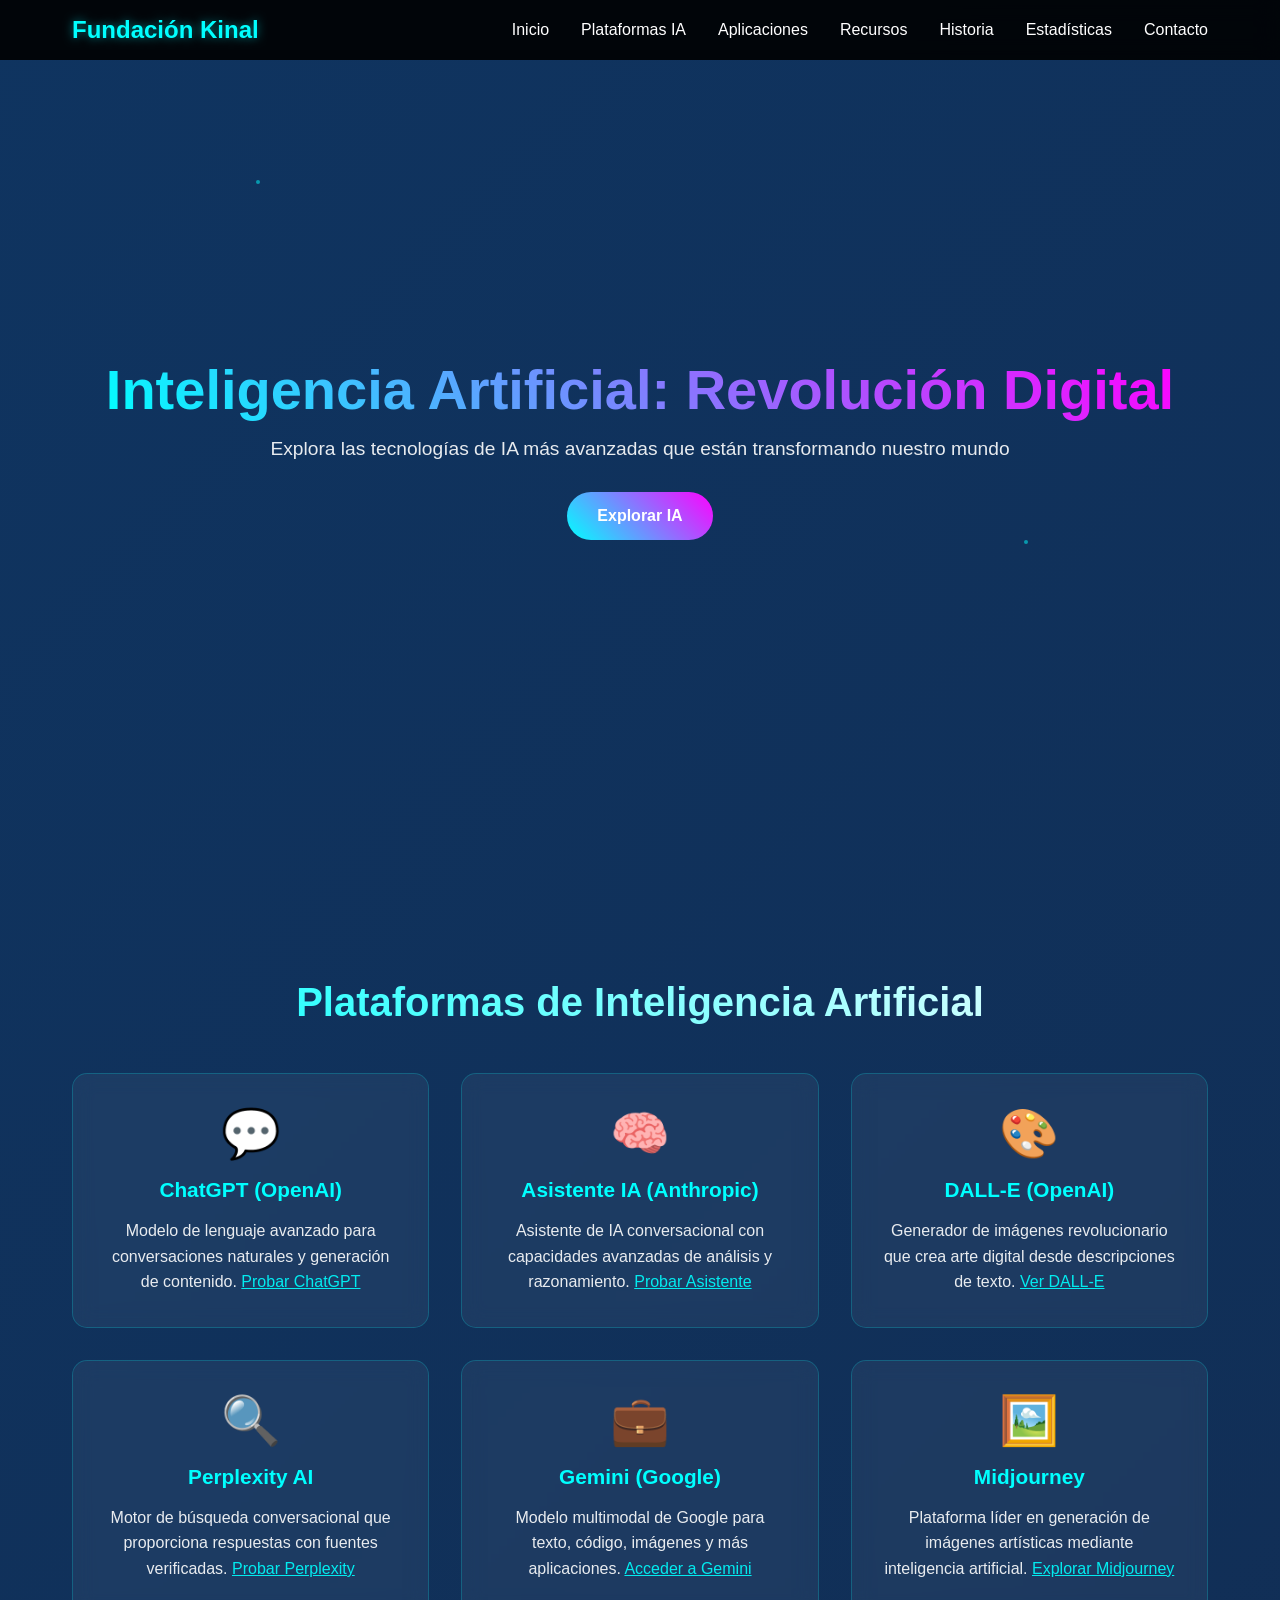
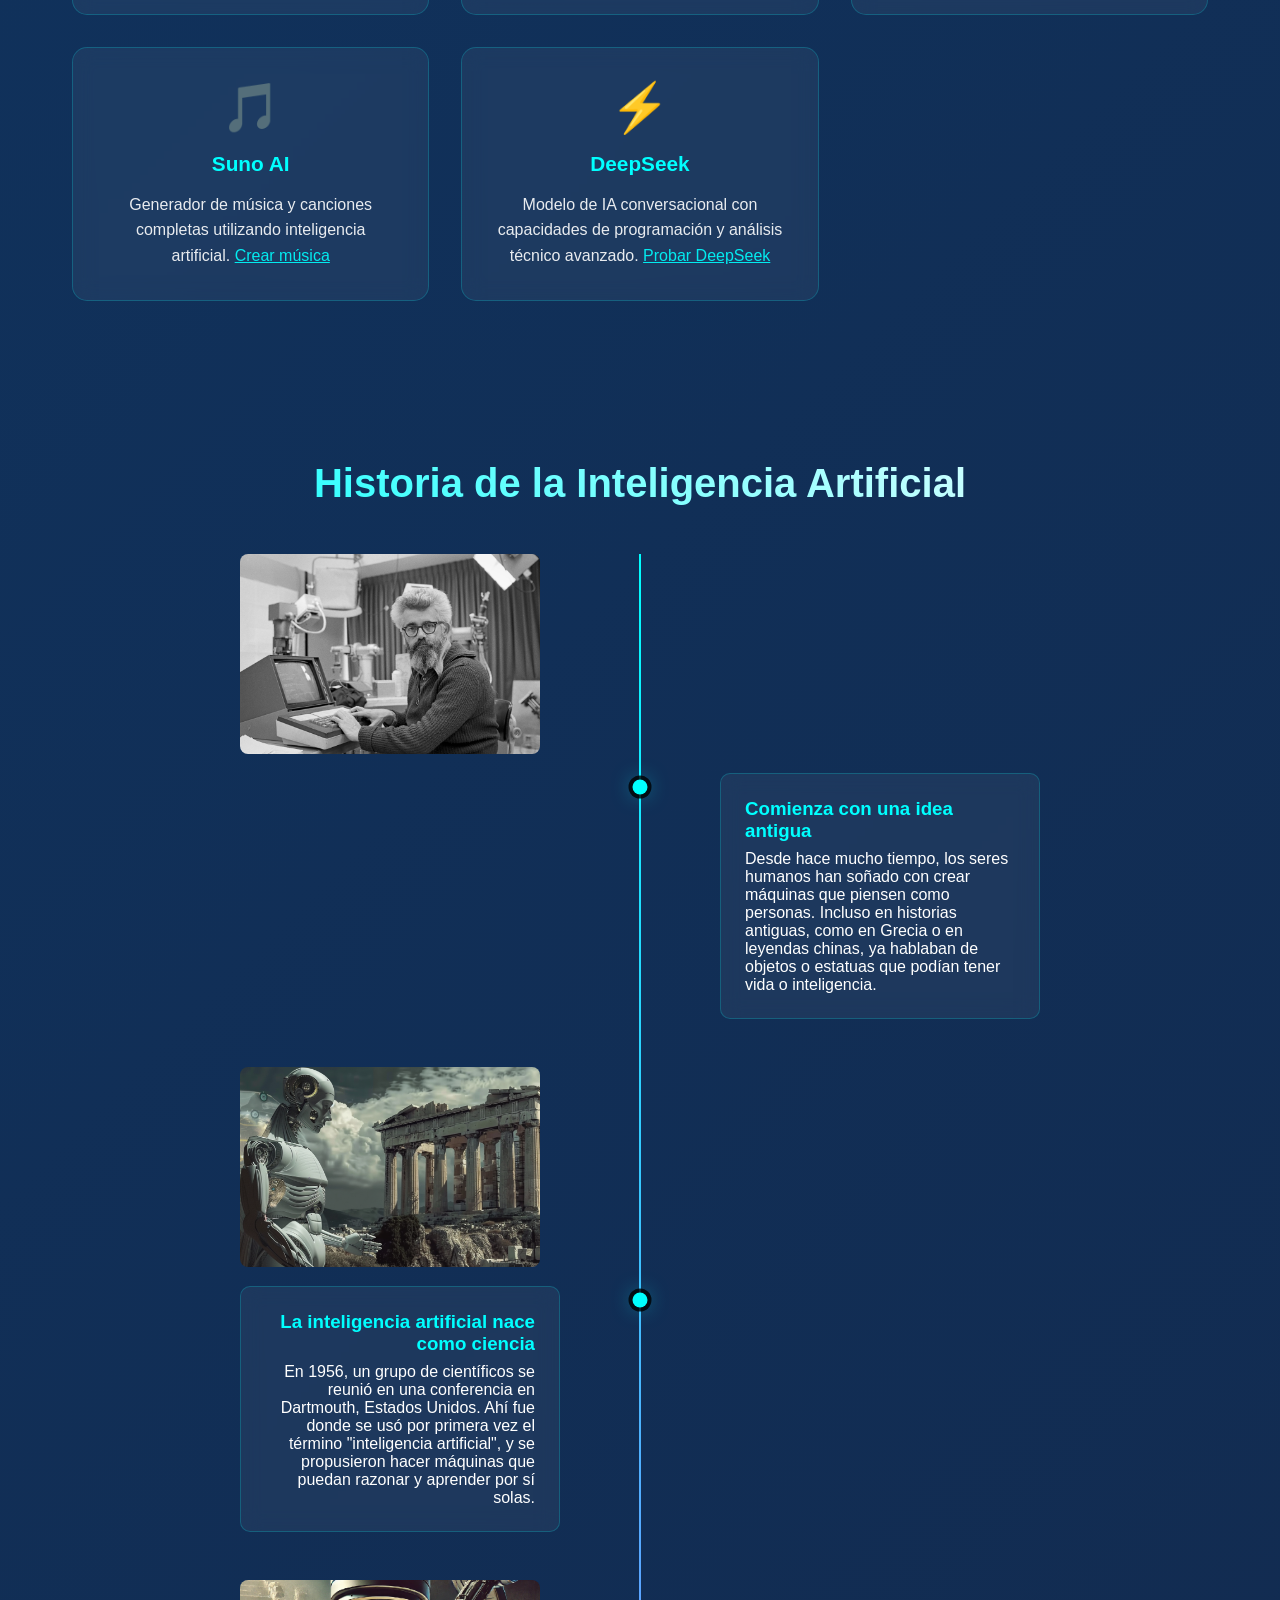
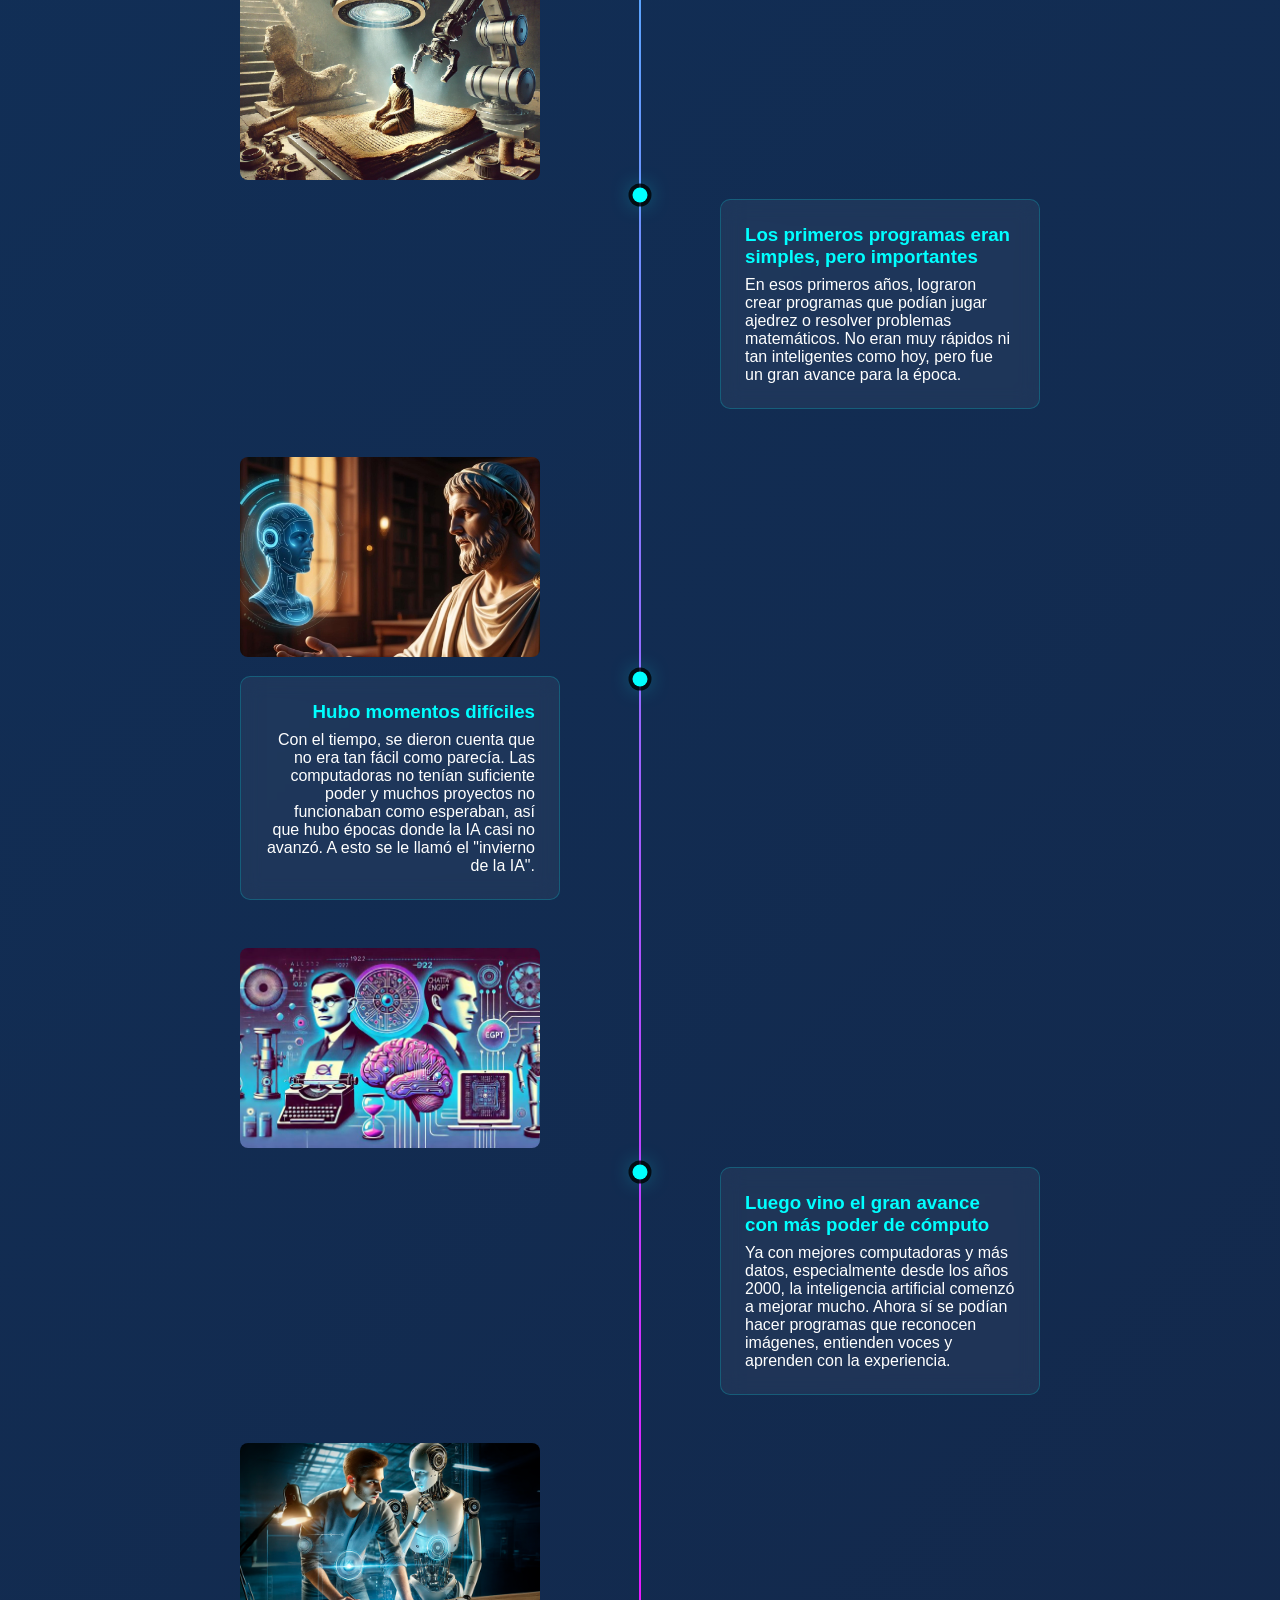
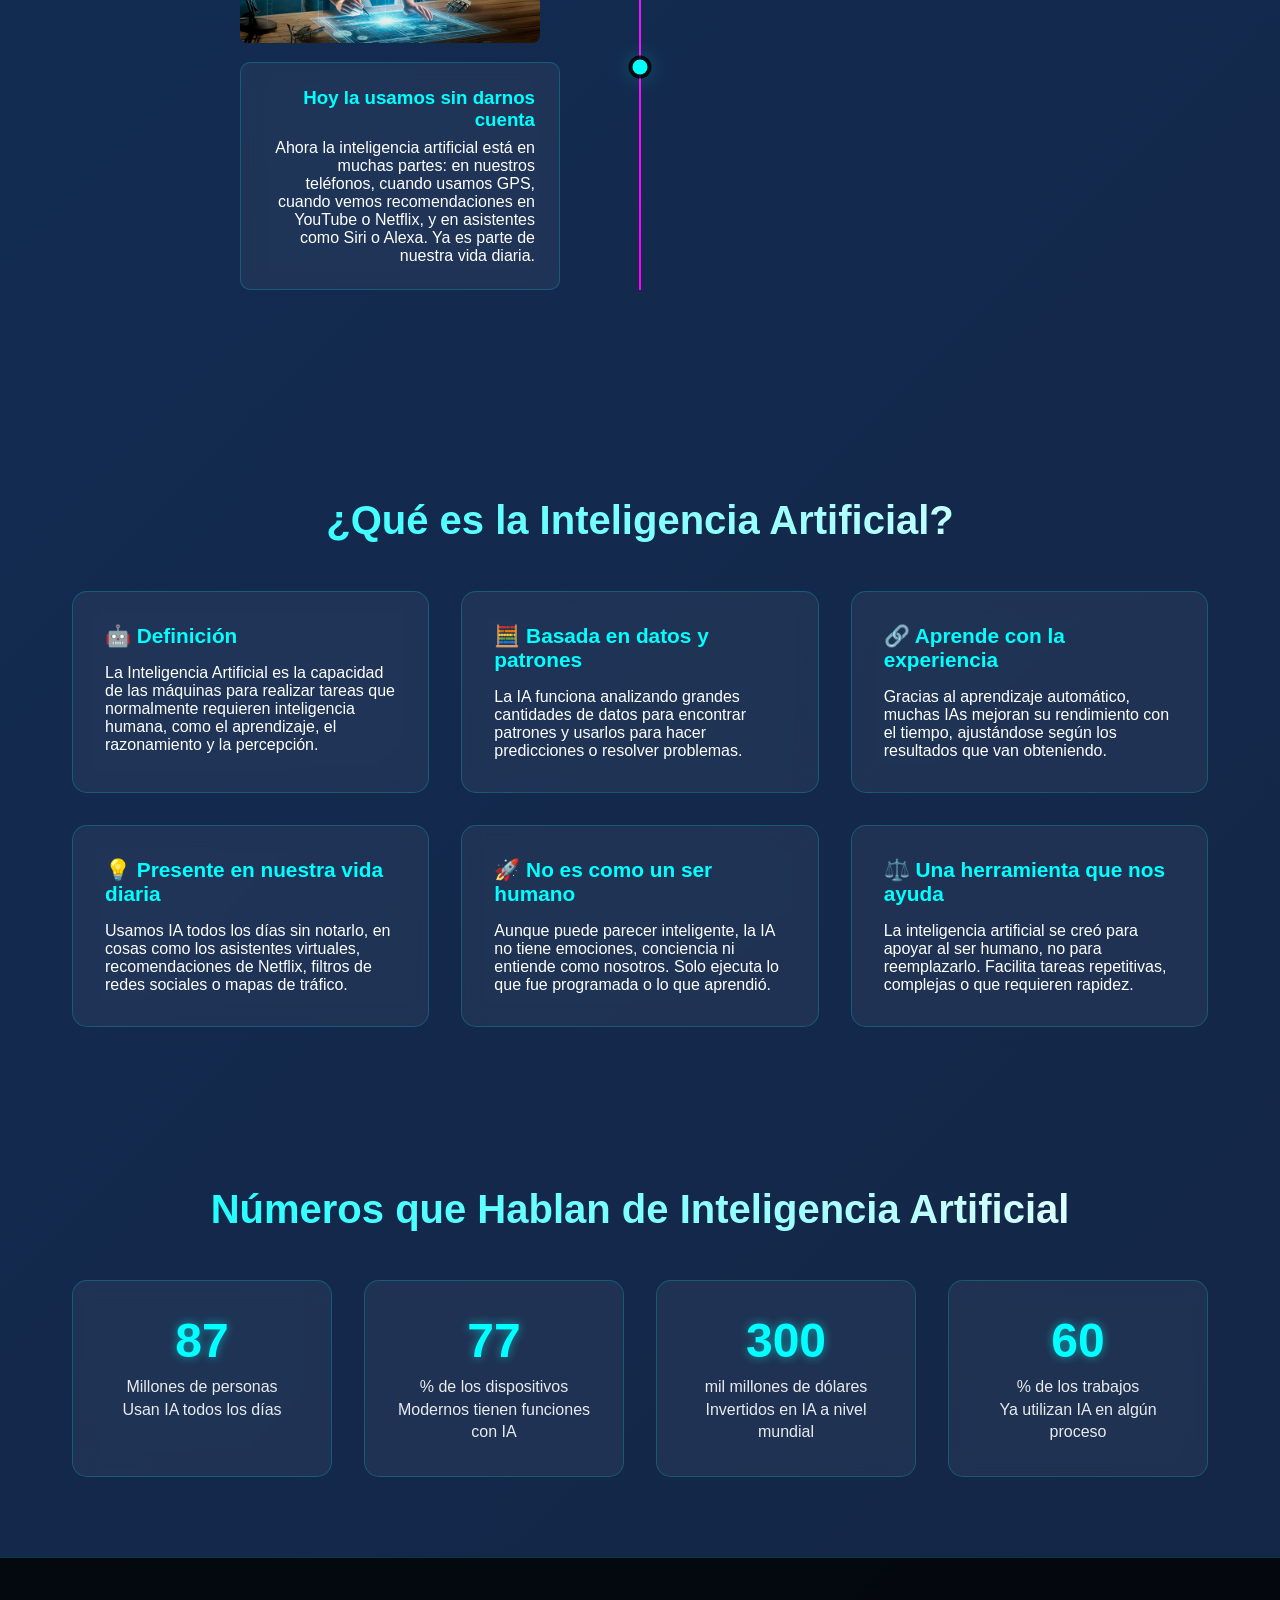
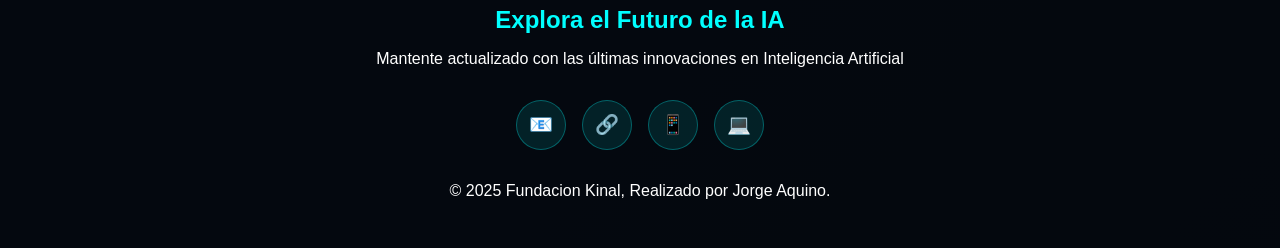
==== Pagina/PaginaWeb/Index/index.html @ 9397e5df "HTML: Aquino" ====
<!DOCTYPE html>
<html lang="es">
<head>
    <meta charset="UTF-8">
    <meta name="viewport" content="width=device-width, initial-scale=1.0">
    <title>Aplicaciones de IA - Fundación Kinal</title>
    <link rel="stylesheet" href="../Styles/style.css">
</head>

<body>
    <div class="particulas"></div>

    <nav id="barra-navegacion">
        <div class="contenedor-nav">
            <div class="logotipo">Fundación Kinal</div>
            <ul class="enlaces-nav">
                <li><a href="#inicio" class="activo">Inicio</a></li>
                <li><a href="#plataformas">Plataformas IA</a></li>
                <li><a href="aplicaciones de ia.html">Aplicaciones</a></li>
                <li><a href="recursos de ia.html">Recursos</a></li>
                <li><a href="#historia">Historia</a></li>
                <li><a href="#numeros">Estadísticas</a></li>
                <li><a href="#contacto">Contacto</a></li>
            </ul>
        </div>
    </nav>

    <section class="seccion-principal" id="inicio">
        <div class="contenido-principal">
            <h1>Inteligencia Artificial: Revolución Digital</h1>
            <p>Explora las tecnologías de IA más avanzadas que están transformando nuestro mundo</p>
            <a href="#plataformas" class="boton-principal">Explorar IA</a>
        </div>
    </section>

    <section class="tipos-ia" id="plataformas">
        <div class="contenedor">
            <h2 class="titulo-seccion">Plataformas de Inteligencia Artificial</h2>
            <div class="cuadricula-ia">
                <div class="tarjeta-ia">
                    <div class="icono-ia">💬</div>
                    <h3>ChatGPT (OpenAI)</h3>
                    <p>Modelo de lenguaje avanzado para conversaciones naturales y generación de contenido. <a href="https://chat.openai.com" target="_blank" style="color: #00ffff;">Probar ChatGPT</a></p>
                </div>
                <div class="tarjeta-ia">
                    <div class="icono-ia">🧠</div>
                    <h3>Asistente IA (Anthropic)</h3>
                    <p>Asistente de IA conversacional con capacidades avanzadas de análisis y razonamiento. <a href="https://claude.ai" target="_blank" style="color: #00ffff;">Probar Asistente</a></p>
                </div>
                <div class="tarjeta-ia">
                    <div class="icono-ia">🎨</div>
                    <h3>DALL-E (OpenAI)</h3>
                    <p>Generador de imágenes revolucionario que crea arte digital desde descripciones de texto. <a href="https://openai.com/dall-e-2" target="_blank" style="color: #00ffff;">Ver DALL-E</a></p>
                </div>
                <div class="tarjeta-ia">
                    <div class="icono-ia">🔍</div>
                    <h3>Perplexity AI</h3>
                    <p>Motor de búsqueda conversacional que proporciona respuestas con fuentes verificadas. <a href="https://www.perplexity.ai" target="_blank" style="color: #00ffff;">Probar Perplexity</a></p>
                </div>
                <div class="tarjeta-ia">
                    <div class="icono-ia">💼</div>
                    <h3>Gemini (Google)</h3>
                    <p>Modelo multimodal de Google para texto, código, imágenes y más aplicaciones. <a href="https://gemini.google.com" target="_blank" style="color: #00ffff;">Acceder a Gemini</a></p>
                </div>
                <div class="tarjeta-ia">
                    <div class="icono-ia">🖼️</div>
                    <h3>Midjourney</h3>
                    <p>Plataforma líder en generación de imágenes artísticas mediante inteligencia artificial. <a href="https://www.midjourney.com" target="_blank" style="color: #00ffff;">Explorar Midjourney</a></p>
                </div>
                <div class="tarjeta-ia">
                    <div class="icono-ia">🎵</div>
                    <h3>Suno AI</h3>
                    <p>Generador de música y canciones completas utilizando inteligencia artificial. <a href="https://www.suno.ai" target="_blank" style="color: #00ffff;">Crear música</a></p>
                </div>
                <div class="tarjeta-ia">
                    <div class="icono-ia">⚡</div>
                    <h3>DeepSeek</h3>
                    <p>Modelo de IA conversacional con capacidades de programación y análisis técnico avanzado. <a href="https://www.deepseek.com" target="_blank" style="color: #00ffff;">Probar DeepSeek</a></p>
                </div>
            </div>
        </div>
    </section>

    <section class="linea-tiempo" id="historia">
    <div class="contenedor">
        <h2 class="titulo-seccion">Historia de la Inteligencia Artificial</h2>
        <div class="contenedor-linea-tiempo">
            <div class="linea-tiempo-vertical"></div>
            
            <div class="elemento-linea-tiempo">
                <img src="../images/InteligenciaAntigua.jpg" alt="Idea antigua IA" class="imagen-linea-tiempo">
                <div class="contenido-linea-tiempo">
                    <h3>Comienza con una idea antigua</h3>
                    <p>Desde hace mucho tiempo, los seres humanos han soñado con crear máquinas que piensen como personas. Incluso en historias antiguas, como en Grecia o en leyendas chinas, ya hablaban de objetos o estatuas que podían tener vida o inteligencia.</p>
                </div>
                <div class="punto-linea-tiempo"></div>
            </div>
            
            <div class="elemento-linea-tiempo">
                <img src="../images/SecretosIA.jpg" alt="Conferencia Dartmouth 1956" class="imagen-linea-tiempo">
                <div class="contenido-linea-tiempo">
                    <h3>La inteligencia artificial nace como ciencia</h3>
                    <p>En 1956, un grupo de científicos se reunió en una conferencia en Dartmouth, Estados Unidos. Ahí fue donde se usó por primera vez el término "inteligencia artificial", y se propusieron hacer máquinas que puedan razonar y aprender por sí solas.</p>
                </div>
                <div class="punto-linea-tiempo"></div>
            </div>
            
            <div class="elemento-linea-tiempo">
                <img src="../images/CreacionIA.jpg" alt="Primeros programas IA" class="imagen-linea-tiempo">
                <div class="contenido-linea-tiempo">
                    <h3>Los primeros programas eran simples, pero importantes</h3>
                    <p>En esos primeros años, lograron crear programas que podían jugar ajedrez o resolver problemas matemáticos. No eran muy rápidos ni tan inteligentes como hoy, pero fue un gran avance para la época.</p>
                </div>
                <div class="punto-linea-tiempo"></div>
            </div>
            
            <div class="elemento-linea-tiempo">
                <img src="../images/AntiguedadIA.jpg" alt="Invierno de la IA" class="imagen-linea-tiempo">
                <div class="contenido-linea-tiempo">
                    <h3>Hubo momentos difíciles</h3>
                    <p>Con el tiempo, se dieron cuenta que no era tan fácil como parecía. Las computadoras no tenían suficiente poder y muchos proyectos no funcionaban como esperaban, así que hubo épocas donde la IA casi no avanzó. A esto se le llamó el "invierno de la IA".</p>
                </div>
                <div class="punto-linea-tiempo"></div>
            </div>
            
            <div class="elemento-linea-tiempo">
                <img src="../images/ModernidadIA.jpg" alt="Avance computacional" class="imagen-linea-tiempo">
                <div class="contenido-linea-tiempo">
                    <h3>Luego vino el gran avance con más poder de cómputo</h3>
                    <p>Ya con mejores computadoras y más datos, especialmente desde los años 2000, la inteligencia artificial comenzó a mejorar mucho. Ahora sí se podían hacer programas que reconocen imágenes, entienden voces y aprenden con la experiencia.</p>
                </div>
                <div class="punto-linea-tiempo"></div>
            </div>
            
            <div class="elemento-linea-tiempo">
                <img src="../images/Actualidad.jpg" alt="IA en vida cotidiana" class="imagen-linea-tiempo">
                <div class="contenido-linea-tiempo">
                    <h3>Hoy la usamos sin darnos cuenta</h3>
                    <p>Ahora la inteligencia artificial está en muchas partes: en nuestros teléfonos, cuando usamos GPS, cuando vemos recomendaciones en YouTube o Netflix, y en asistentes como Siri o Alexa. Ya es parte de nuestra vida diaria.</p>
                </div>
                <div class="punto-linea-tiempo"></div>
              </div>
         </div>
        </div>
    </section>


    <section class="informacion-ia" id="informacion">
        <div class="contenedor">
            <h2 class="titulo-seccion">¿Qué es la Inteligencia Artificial?</h2>
            <div class="cuadricula-informacion">
                <div class="tarjeta-informacion">
                    <h3>🤖 Definición</h3>
                    <p>La Inteligencia Artificial es la capacidad de las máquinas para realizar tareas que normalmente requieren inteligencia humana, como el aprendizaje, el razonamiento y la percepción.</p>
                </div>
                <div class="tarjeta-informacion">
                    <h3>🧮 Basada en datos y patrones</h3>
                    <p>La IA funciona analizando grandes cantidades de datos para encontrar patrones y usarlos para hacer predicciones o resolver problemas.</p>
                </div>
                <div class="tarjeta-informacion">
                    <h3>🔗 Aprende con la experiencia</h3>
                    <p>Gracias al aprendizaje automático, muchas IAs mejoran su rendimiento con el tiempo, ajustándose según los resultados que van obteniendo.</p>
                </div>
                <div class="tarjeta-informacion">
                    <h3>💡 Presente en nuestra vida diaria</h3>
                    <p>Usamos IA todos los días sin notarlo, en cosas como los asistentes virtuales, recomendaciones de Netflix, filtros de redes sociales o mapas de tráfico.</p>
                </div>
                <div class="tarjeta-informacion">
                    <h3>🚀 No es como un ser humano</h3>
                    <p>Aunque puede parecer inteligente, la IA no tiene emociones, conciencia ni entiende como nosotros. Solo ejecuta lo que fue programada o lo que aprendió.</p>
                </div>
                <div class="tarjeta-informacion">
                    <h3>⚖️ Una herramienta que nos ayuda</h3>
                    <p>La inteligencia artificial se creó para apoyar al ser humano, no para reemplazarlo. Facilita tareas repetitivas, complejas o que requieren rapidez.</p>
                </div>
            </div>
        </div>
    </section>

    <section class="estadisticas" id="numeros">
        <div class="contenedor">
            <h2 class="titulo-seccion">Números que Hablan de Inteligencia Artificial</h2>
            <div class="cuadricula-estadisticas">
                <div class="tarjeta-estadistica">
                    <div class="numero-estadistica">87</div>
                    <div class="etiqueta-estadistica">Millones de personas<br>Usan IA todos los días</div>
                </div>
                <div class="tarjeta-estadistica">
                    <div class="numero-estadistica">77</div>
                    <div class="etiqueta-estadistica">% de los dispositivos<br>Modernos tienen funciones con IA</div>
                </div>
                <div class="tarjeta-estadistica">
                    <div class="numero-estadistica">300</div>
                    <div class="etiqueta-estadistica">mil millones de dólares<br>Invertidos en IA a nivel mundial</div>
                </div>
                <div class="tarjeta-estadistica">
                    <div class="numero-estadistica">60</div>
                    <div class="etiqueta-estadistica">% de los trabajos<br>Ya utilizan IA en algún proceso</div>
                </div>
            </div>
        </div>
    </section>

    <footer id="contacto">
        <div class="contenido-pie-pagina">
            <h3>Explora el Futuro de la IA</h3>
            <p>Mantente actualizado con las últimas innovaciones en Inteligencia Artificial</p>
            <div class="enlaces-sociales">
                <a href="#" class="enlace-social">📧</a>
                <a href="#" class="enlace-social">🔗</a>
                <a href="#" class="enlace-social">📱</a>
                <a href="#" class="enlace-social">💻</a>
            </div>
            <p>&copy; 2025 Fundacion Kinal, Realizado por Jorge Aquino.</p>
        </div>
    </footer>
</body>
</html>
---- Pagina/PaginaWeb/Styles/style.css ----
* {
    margin: 0;
    padding: 0;
    box-sizing: border-box;
}

body {
    font-family: 'Arial', sans-serif;
    background: linear-gradient(-45deg, #0a0a0a, #1a1a2e, #16213e, #0f3460);
    background-size: 400% 400%;
    animation: gradientShift 15s ease infinite;
    color: #ffffff;
    overflow-x: hidden;
}

@keyframes gradientShift {
    0% { background-position: 0% 50%; }
    50% { background-position: 100% 50%; }
    100% { background-position: 0% 50%; }
}


.particulas {
    position: fixed;
    top: 0;
    left: 0;
    width: 100%;
    height: 100%;
    pointer-events: none;
    z-index: 1;
}

.particulas::before,
.particulas::after {
    content: '';
    position: absolute;
    width: 4px;
    height: 4px;
    background: rgba(0, 255, 255, 0.5);
    border-radius: 50%;
    animation: float 6s ease-in-out infinite;
}

.particulas::before {
    top: 20%;
    left: 20%;
    animation-delay: 0s;
}

.particulas::after {
    top: 60%;
    left: 80%;
    animation-delay: 3s;
}

@keyframes float {
    0%, 100% { transform: translateY(0px) translateX(0px); opacity: 0.3; }
    25% { transform: translateY(-20px) translateX(10px); opacity: 1; }
    50% { transform: translateY(-40px) translateX(-10px); opacity: 0.7; }
    75% { transform: translateY(-20px) translateX(20px); opacity: 1; }
}

.imagen-linea-tiempo {
    width: 300px;
    height: 200px;
    object-fit: cover;
    border-radius: 8px;
    margin-bottom: 15px;
}


#barra-navegacion {
    position: fixed;
    top: 0;
    width: 100%;
    background: rgba(0, 0, 0, 0.9);
    backdrop-filter: blur(10px);
    z-index: 1000;
    transition: all 0.3s ease;
    padding: 1rem 0;
}

.contenedor-nav {
    max-width: 1200px;
    margin: 0 auto;
    display: flex;
    justify-content: space-between;
    align-items: center;
    padding: 0 2rem;
}

.logotipo {
    font-size: 1.5rem;
    font-weight: bold;
    color: #00ffff;
    text-shadow: 0 0 10px rgba(0, 255, 255, 0.5);
}

.enlaces-nav {
    display: flex;
    list-style: none;
    gap: 2rem;
}

.enlaces-nav a {
    color: #ffffff;
    text-decoration: none;
    transition: all 0.3s ease;
    position: relative;
}

.enlaces-nav a:hover {
    color: #00ffff;
    text-shadow: 0 0 5px rgba(0, 255, 255, 0.5);
}

.enlaces-nav a::after {
    content: '';
    position: absolute;
    bottom: -5px;
    left: 0;
    width: 0;
    height: 2px;
    background: #00ffff;
    transition: width 0.3s ease;
}

.enlaces-nav a:hover::after {
    width: 100%;
}


.seccion-principal {
    height: 100vh;
    display: flex;
    align-items: center;
    justify-content: center;
    text-align: center;
    position: relative;
    z-index: 2;
}

.contenido-principal {
    animation: fadeInUp 1s ease-out;
}

.seccion-principal h1 {
    font-size: 3.5rem;
    margin-bottom: 1rem;
    background: linear-gradient(45deg, #00ffff, #ff00ff);
    -webkit-background-clip: text;
    -webkit-text-fill-color: transparent;
    background-clip: text;
    animation: glow 2s ease-in-out infinite alternate;
}

@keyframes glow {
    from { text-shadow: 0 0 20px rgba(0, 255, 255, 0.5); }
    to { text-shadow: 0 0 30px rgba(255, 0, 255, 0.8); }
}

.seccion-principal p {
    font-size: 1.2rem;
    margin-bottom: 2rem;
    opacity: 0.9;
}

.boton-principal {
    display: inline-block;
    padding: 15px 30px;
    background: linear-gradient(45deg, #00ffff, #ff00ff);
    color: white;
    text-decoration: none;
    border-radius: 30px;
    font-weight: bold;
    transition: all 0.3s ease;
    position: relative;
    overflow: hidden;
}

.boton-principal::before {
    content: '';
    position: absolute;
    top: 0;
    left: -100%;
    width: 100%;
    height: 100%;
    background: linear-gradient(90deg, transparent, rgba(255, 255, 255, 0.2), transparent);
    transition: left 0.5s;
}

.boton-principal:hover::before {
    left: 100%;
}

.boton-principal:hover {
    transform: translateY(-3px);
    box-shadow: 0 10px 20px rgba(0, 255, 255, 0.3);
}


.contenedor {
    max-width: 1200px;
    margin: 0 auto;
    padding: 0 2rem;
}


section {
    padding: 5rem 0;
    position: relative;
    z-index: 2;
}

.titulo-seccion {
    text-align: center;
    font-size: 2.5rem;
    margin-bottom: 3rem;
    background: linear-gradient(45deg, #00ffff, #ffffff);
    -webkit-background-clip: text;
    -webkit-text-fill-color: transparent;
    background-clip: text;
    animation: fadeInUp 1s ease-out;
}

.cuadricula-ia {
    display: grid;
    grid-template-columns: repeat(auto-fit, minmax(300px, 1fr));
    gap: 2rem;
    margin-top: 3rem;
}

.tarjeta-ia {
    background: rgba(255, 255, 255, 0.05);
    backdrop-filter: blur(10px);
    border: 1px solid rgba(0, 255, 255, 0.2);
    border-radius: 15px;
    padding: 2rem;
    text-align: center;
    transition: all 0.3s ease;
    position: relative;
    overflow: hidden;
    animation: fadeInUp 1s ease-out;
}

.tarjeta-ia::before {
    content: '';
    position: absolute;
    top: 0;
    left: 0;
    right: 0;
    bottom: 0;
    background: linear-gradient(45deg, rgba(0, 255, 255, 0.1), rgba(255, 0, 255, 0.1));
    opacity: 0;
    transition: opacity 0.3s ease;
}

.tarjeta-ia:hover::before {
    opacity: 1;
}

.tarjeta-ia:hover {
    transform: translateY(-10px) scale(1.02);
    border-color: #00ffff;
    box-shadow: 0 20px 40px rgba(0, 255, 255, 0.2);
}

.icono-ia {
    font-size: 3rem;
    margin-bottom: 1rem;
    display: block;
}

.tarjeta-ia h3 {
    color: #00ffff;
    margin-bottom: 1rem;
    font-size: 1.3rem;
}

.tarjeta-ia p {
    line-height: 1.6;
    opacity: 0.9;
}


.contenedor-linea-tiempo {
    position: relative;
    max-width: 800px;
    margin: 0 auto;
}

.linea-tiempo-vertical {
    position: absolute;
    left: 50%;
    top: 0;
    bottom: 0;
    width: 2px;
    background: linear-gradient(to bottom, #00ffff, #ff00ff);
    transform: translateX(-50%);
}

.elemento-linea-tiempo {
    position: relative;
    margin: 3rem 0;
    animation: fadeInUp 1s ease-out;
}

.elemento-linea-tiempo:nth-child(odd) .contenido-linea-tiempo {
    margin-right: 60%;
    text-align: right;
}

.elemento-linea-tiempo:nth-child(even) .contenido-linea-tiempo {
    margin-left: 60%;
    text-align: left;
}

.contenido-linea-tiempo {
    background: rgba(255, 255, 255, 0.05);
    backdrop-filter: blur(10px);
    border: 1px solid rgba(0, 255, 255, 0.2);
    border-radius: 10px;
    padding: 1.5rem;
    transition: all 0.3s ease;
}

.contenido-linea-tiempo:hover {
    transform: scale(1.05);
    border-color: #00ffff;
    box-shadow: 0 10px 20px rgba(0, 255, 255, 0.2);
}

.punto-linea-tiempo {
    position: absolute;
    left: 50%;
    top: 50%;
    width: 15px;
    height: 15px;
    background: #00ffff;
    border-radius: 50%;
    transform: translate(-50%, -50%);
    box-shadow: 0 0 0 4px rgba(0, 0, 0, 0.8), 0 0 20px rgba(0, 255, 255, 0.5);
    animation: pulse 2s infinite;
}

@keyframes pulse {
    0% { box-shadow: 0 0 0 4px rgba(0, 0, 0, 0.8), 0 0 20px rgba(0, 255, 255, 0.5); }
    50% { box-shadow: 0 0 0 8px rgba(0, 0, 0, 0.8), 0 0 30px rgba(0, 255, 255, 0.8); }
    100% { box-shadow: 0 0 0 4px rgba(0, 0, 0, 0.8), 0 0 20px rgba(0, 255, 255, 0.5); }
}

.elemento-linea-tiempo h3 {
    color: #00ffff;
    margin-bottom: 0.5rem;
}


.cuadricula-informacion {
    display: grid;
    grid-template-columns: repeat(auto-fit, minmax(300px, 1fr));
    gap: 2rem;
}

.tarjeta-informacion {
    background: rgba(255, 255, 255, 0.05);
    backdrop-filter: blur(10px);
    border: 1px solid rgba(0, 255, 255, 0.2);
    border-radius: 15px;
    padding: 2rem;
    transition: all 0.3s ease;
    animation: fadeInUp 1s ease-out;
}

.tarjeta-informacion:hover {
    transform: translateY(-10px);
    border-color: #00ffff;
    box-shadow: 0 20px 40px rgba(0, 255, 255, 0.2);
}

.tarjeta-informacion h3 {
    color: #00ffff;
    margin-bottom: 1rem;
    font-size: 1.3rem;
}

/* Estadísticas */
.cuadricula-estadisticas {
    display: grid;
    grid-template-columns: repeat(auto-fit, minmax(200px, 1fr));
    gap: 2rem;
}

.tarjeta-estadistica {
    background: rgba(255, 255, 255, 0.05);
    backdrop-filter: blur(10px);
    border: 1px solid rgba(0, 255, 255, 0.2);
    border-radius: 15px;
    padding: 2rem;
    text-align: center;
    transition: all 0.3s ease;
    animation: fadeInUp 1s ease-out;
}

.tarjeta-estadistica:hover {
    transform: translateY(-10px) scale(1.05);
    border-color: #00ffff;
    box-shadow: 0 20px 40px rgba(0, 255, 255, 0.2);
}

.numero-estadistica {
    font-size: 3rem;
    font-weight: bold;
    color: #00ffff;
    margin-bottom: 0.5rem;
    text-shadow: 0 0 10px rgba(0, 255, 255, 0.5);
    animation: countUp 2s ease-out;
}

@keyframes countUp {
    from { transform: scale(0); opacity: 0; }
    to { transform: scale(1); opacity: 1; }
}

.etiqueta-estadistica {
    opacity: 0.9;
    line-height: 1.4;
}


footer {
    background: rgba(0, 0, 0, 0.8);
    text-align: center;
    padding: 3rem 0;
    border-top: 1px solid rgba(0, 255, 255, 0.2);
}

.contenido-pie-pagina h3 {
    color: #00ffff;
    margin-bottom: 1rem;
    font-size: 1.5rem;
}

.enlaces-sociales {
    margin: 2rem 0;
    display: flex;
    justify-content: center;
    gap: 1rem;
}

.enlace-social {
    display: inline-block;
    width: 50px;
    height: 50px;
    background: rgba(0, 255, 255, 0.1);
    border: 1px solid rgba(0, 255, 255, 0.3);
    border-radius: 50%;
    display: flex;
    align-items: center;
    justify-content: center;
    text-decoration: none;
    font-size: 1.2rem;
    transition: all 0.3s ease;
}

.enlace-social:hover {
    background: rgba(0, 255, 255, 0.2);
    border-color: #00ffff;
    transform: translateY(-3px);
    box-shadow: 0 10px 20px rgba(0, 255, 255, 0.2);
}


@keyframes fadeInUp {
    from {
        opacity: 0;
        transform: translateY(30px);
    }
    to {
        opacity: 1;
        transform: translateY(0);
    }
}


@media (max-width: 768px) {
    .seccion-principal h1 {
        font-size: 2.5rem;
    }
    
    .enlaces-nav {
        flex-direction: column;
        gap: 1rem;
    }
    
    .contenedor-nav {
        flex-direction: column;
        gap: 1rem;
    }
    
    .elemento-linea-tiempo:nth-child(odd) .contenido-linea-tiempo,
    .elemento-linea-tiempo:nth-child(even) .contenido-linea-tiempo {
        margin: 0 0 0 30px;
        text-align: left;
    }
    
    .linea-tiempo-vertical {
        left: 15px;
    }
    
    .punto-linea-tiempo {
        left: 15px;
    }
}


html {
    scroll-behavior: smooth;
}


a[style*="color: #00ffff"] {
    position: relative;
    transition: all 0.3s ease;
}

a[style*="color: #00ffff"]:hover {
    text-shadow: 0 0 10px rgba(0, 255, 255, 0.8);
}
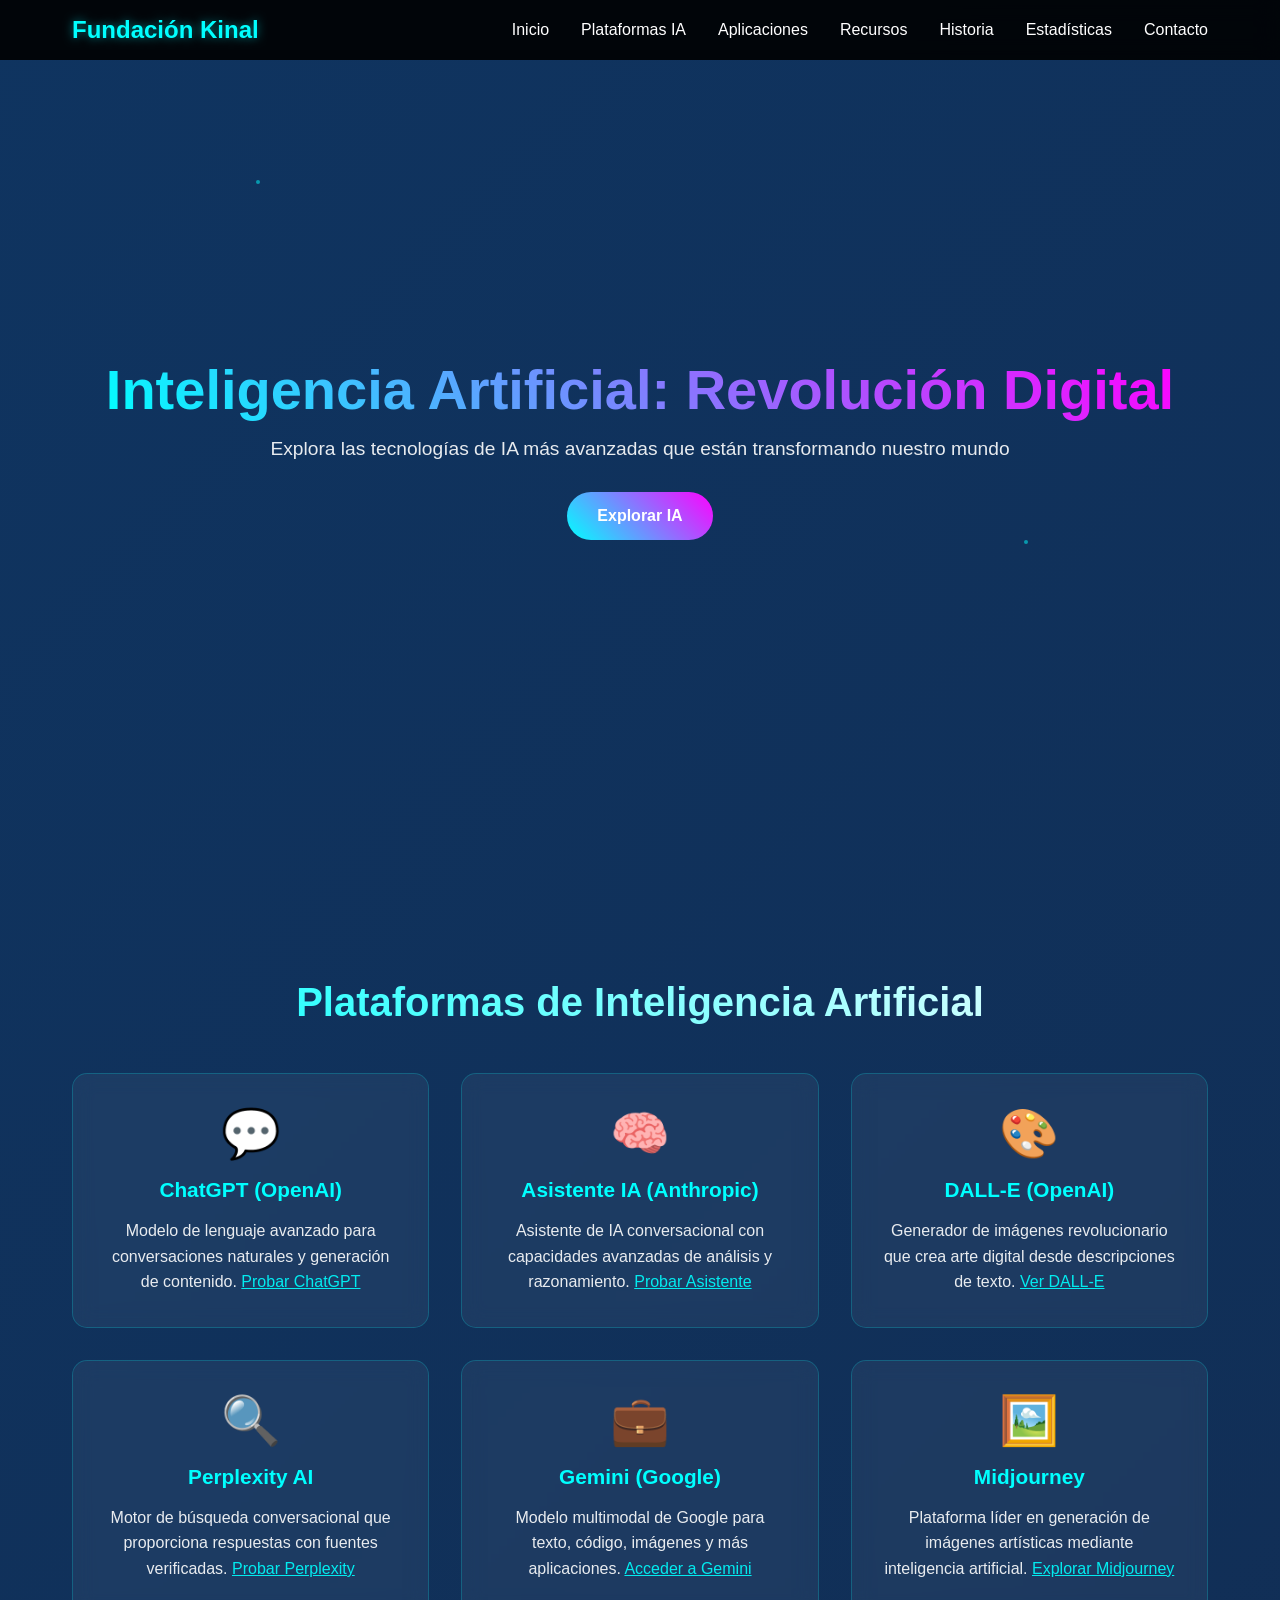
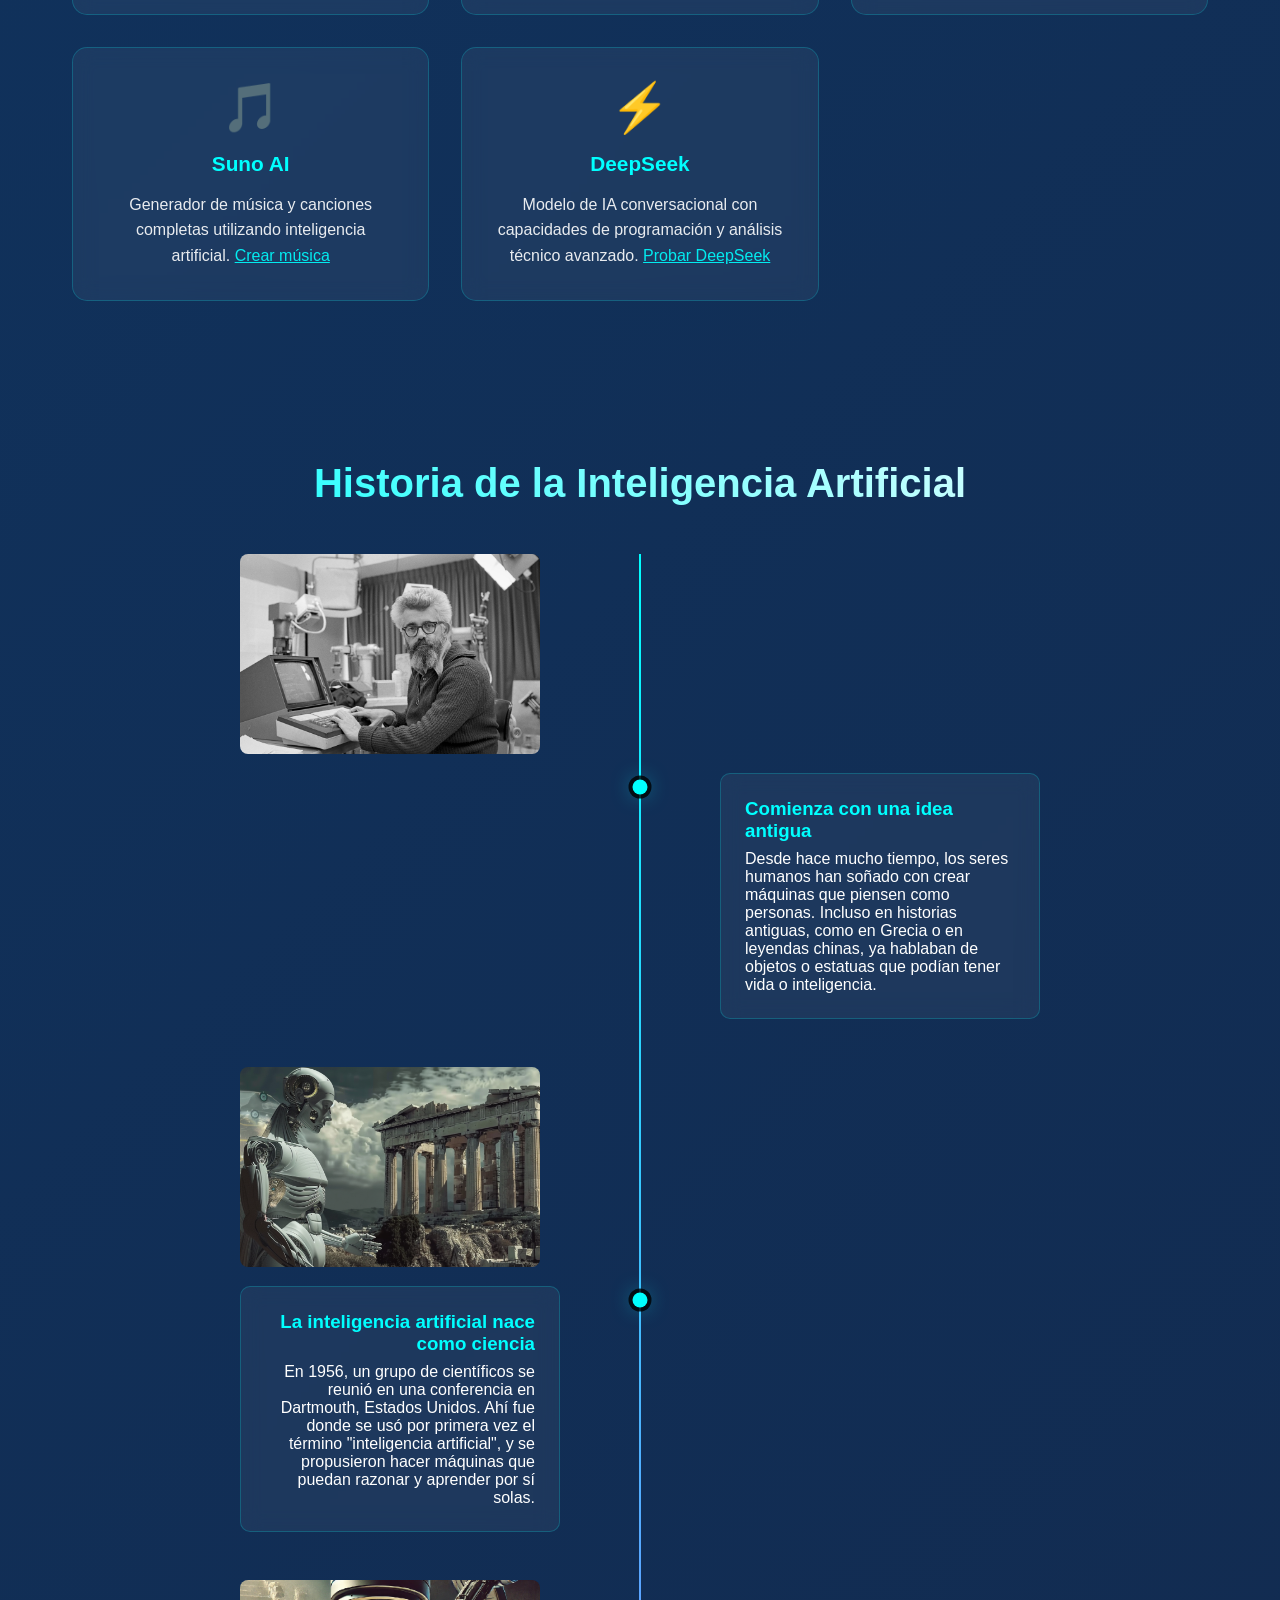
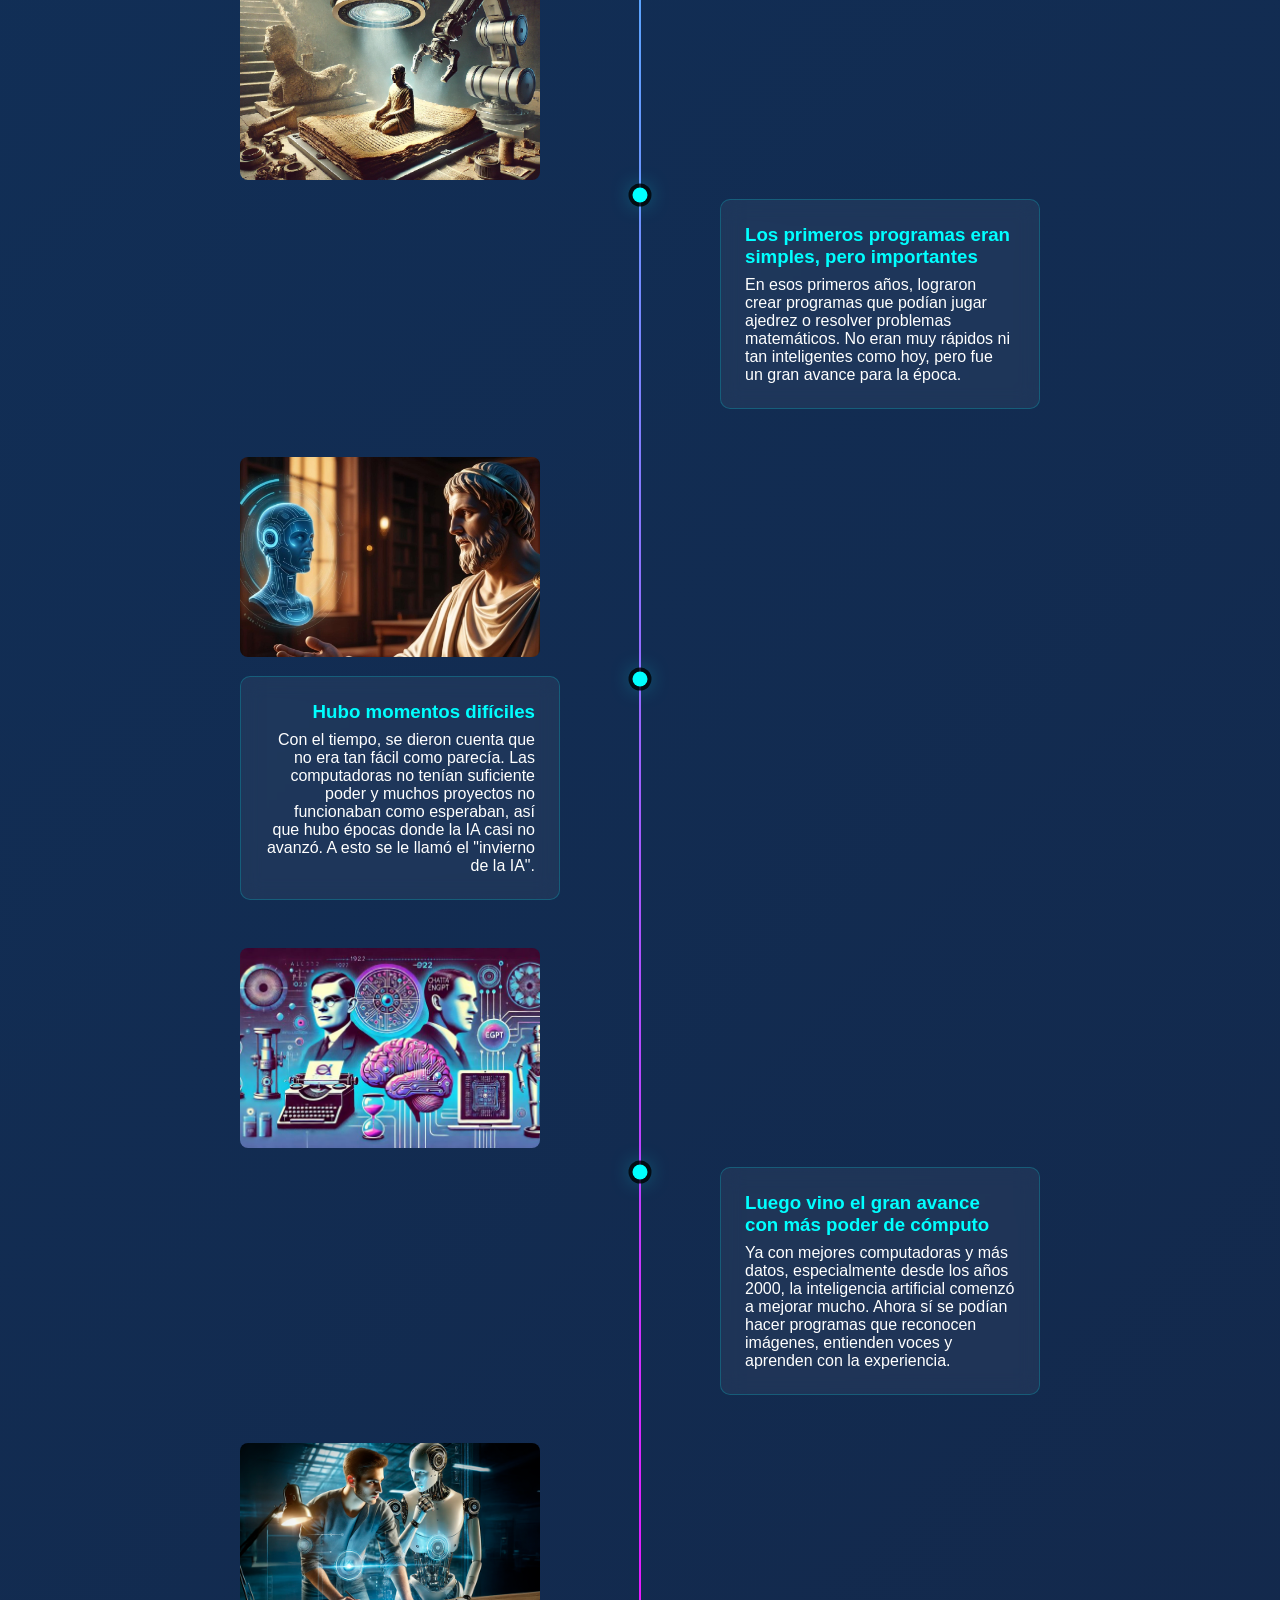
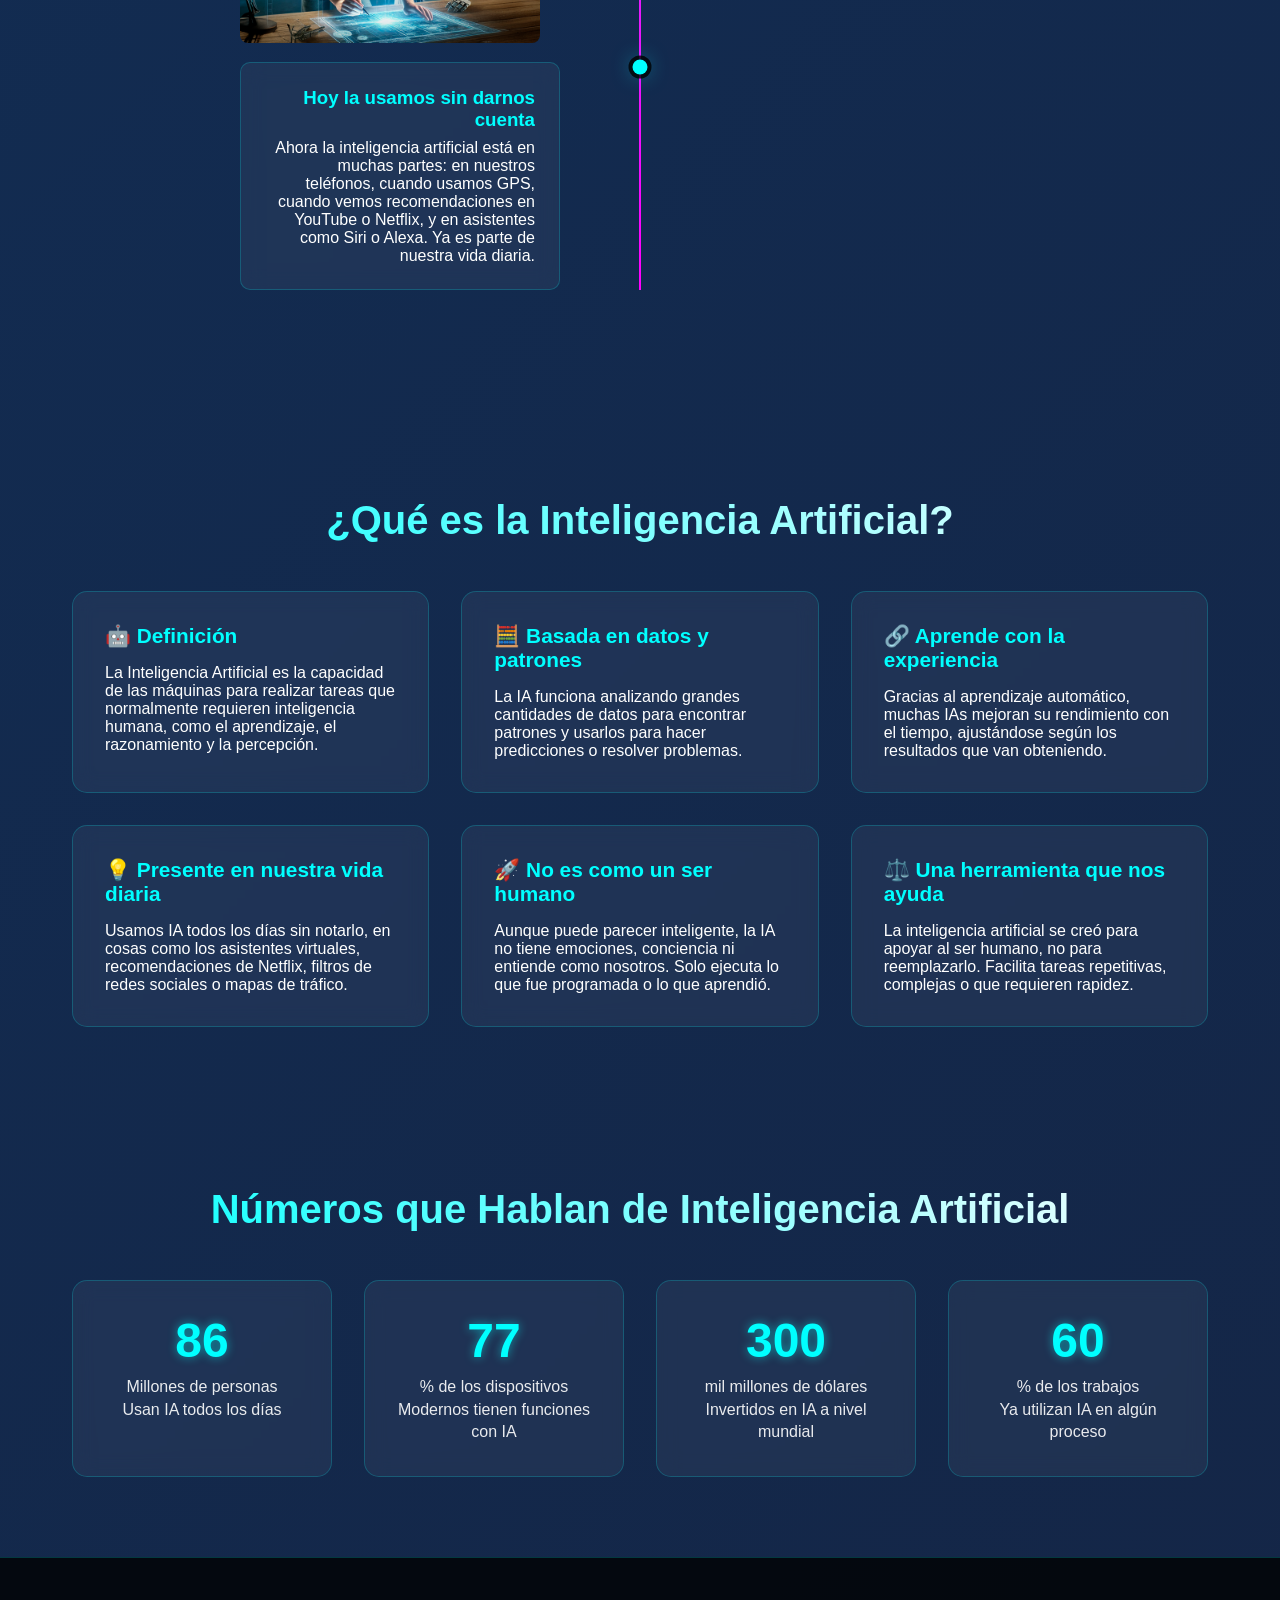
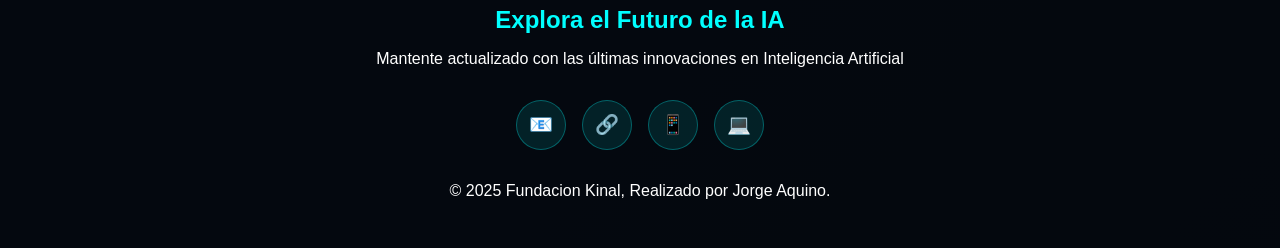
==== commit fa5fc29f: "docs: Modificacion el numero de una estadistica" ====
--- a/Pagina/PaginaWeb/Index/index.html
+++ b/Pagina/PaginaWeb/Index/index.html
@@ -182,7 +182,7 @@
             <h2 class="titulo-seccion">Números que Hablan de Inteligencia Artificial</h2>
             <div class="cuadricula-estadisticas">
                 <div class="tarjeta-estadistica">
-                    <div class="numero-estadistica">87</div>
+                    <div class="numero-estadistica">86</div>
                     <div class="etiqueta-estadistica">Millones de personas<br>Usan IA todos los días</div>
                 </div>
                 <div class="tarjeta-estadistica">
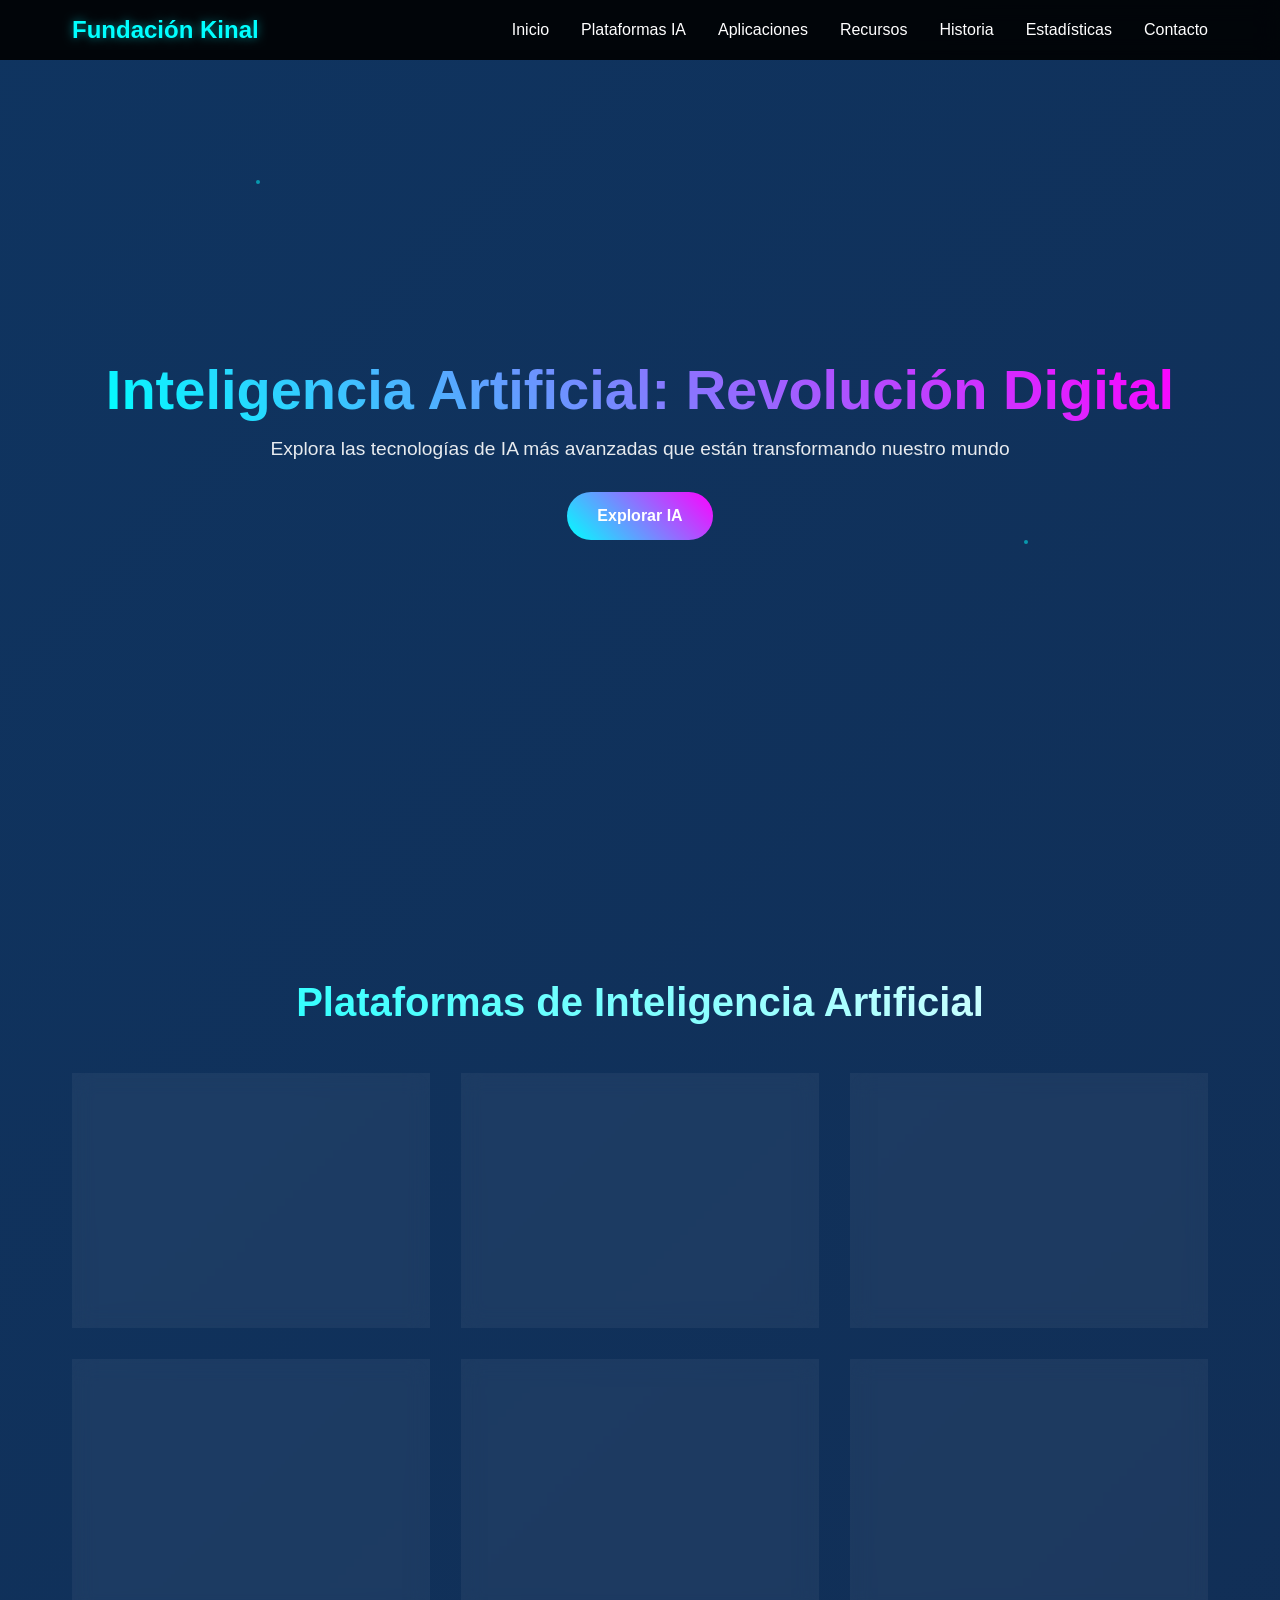
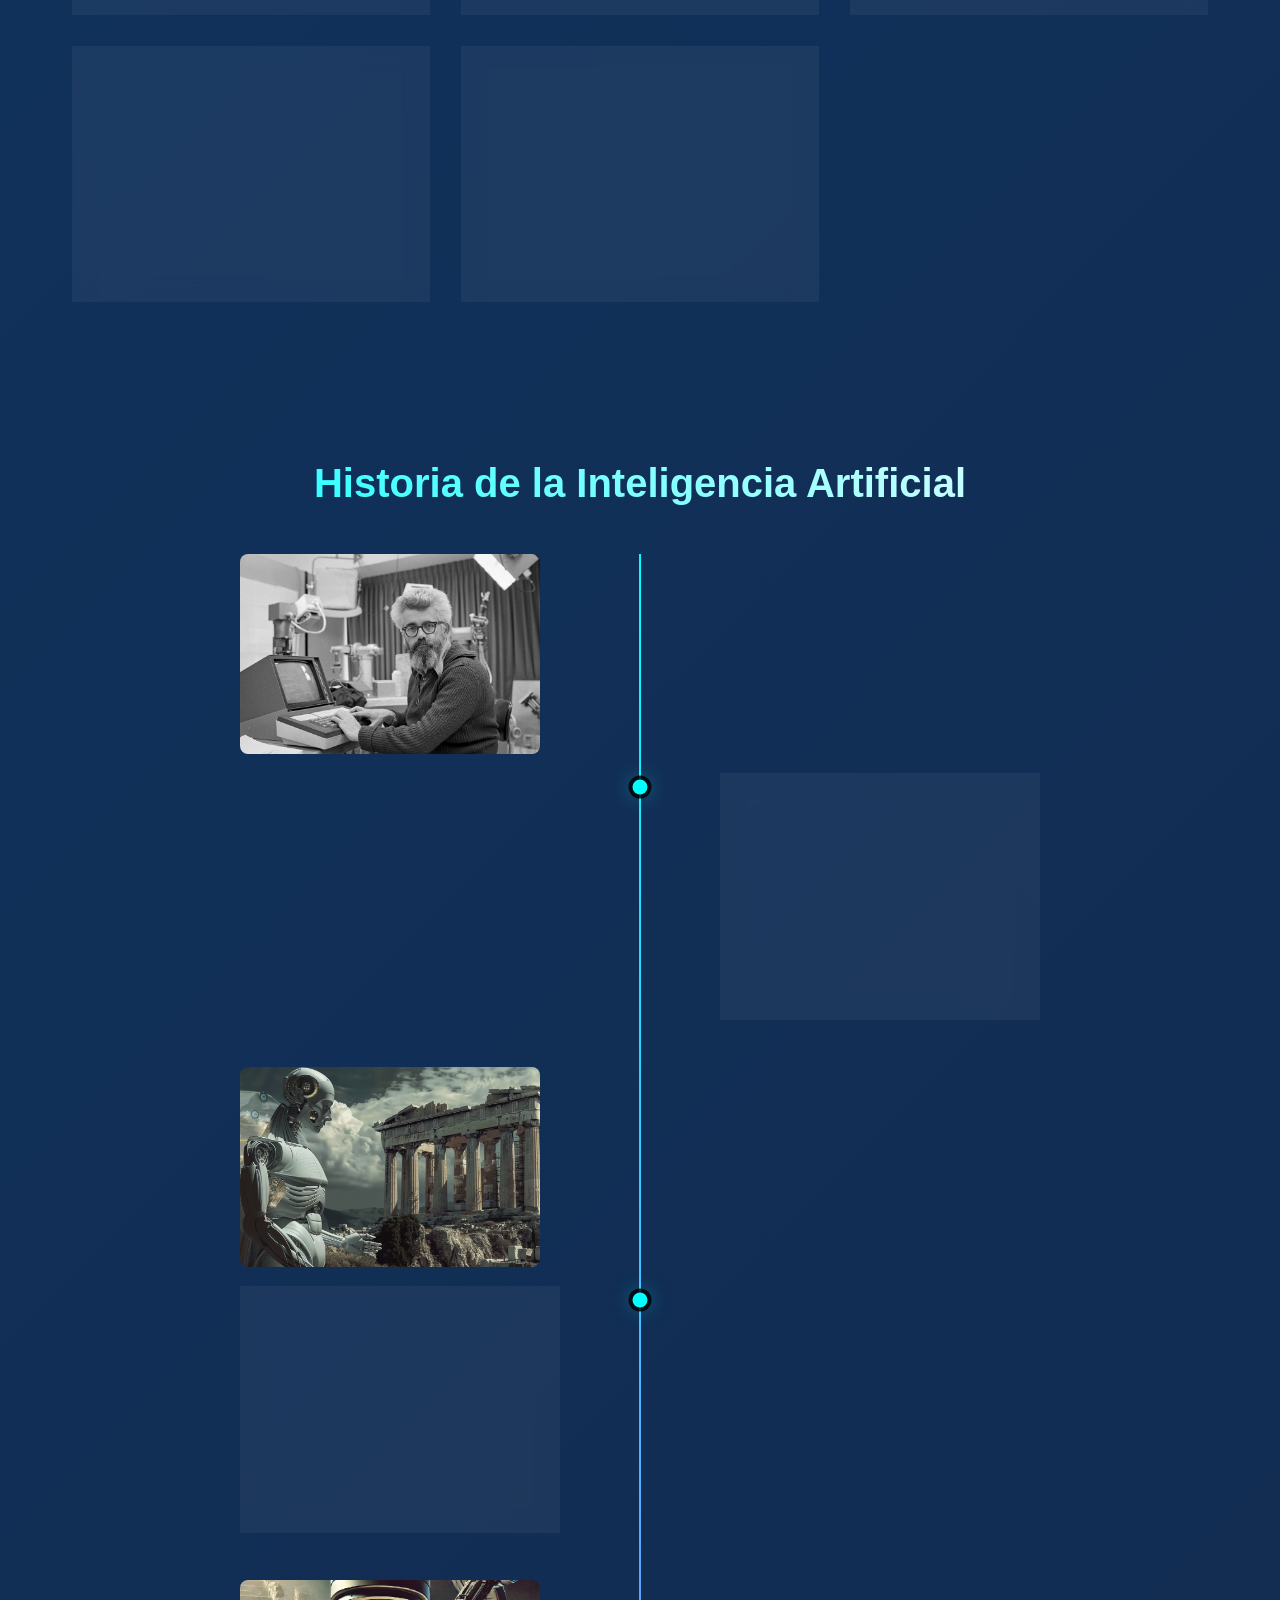
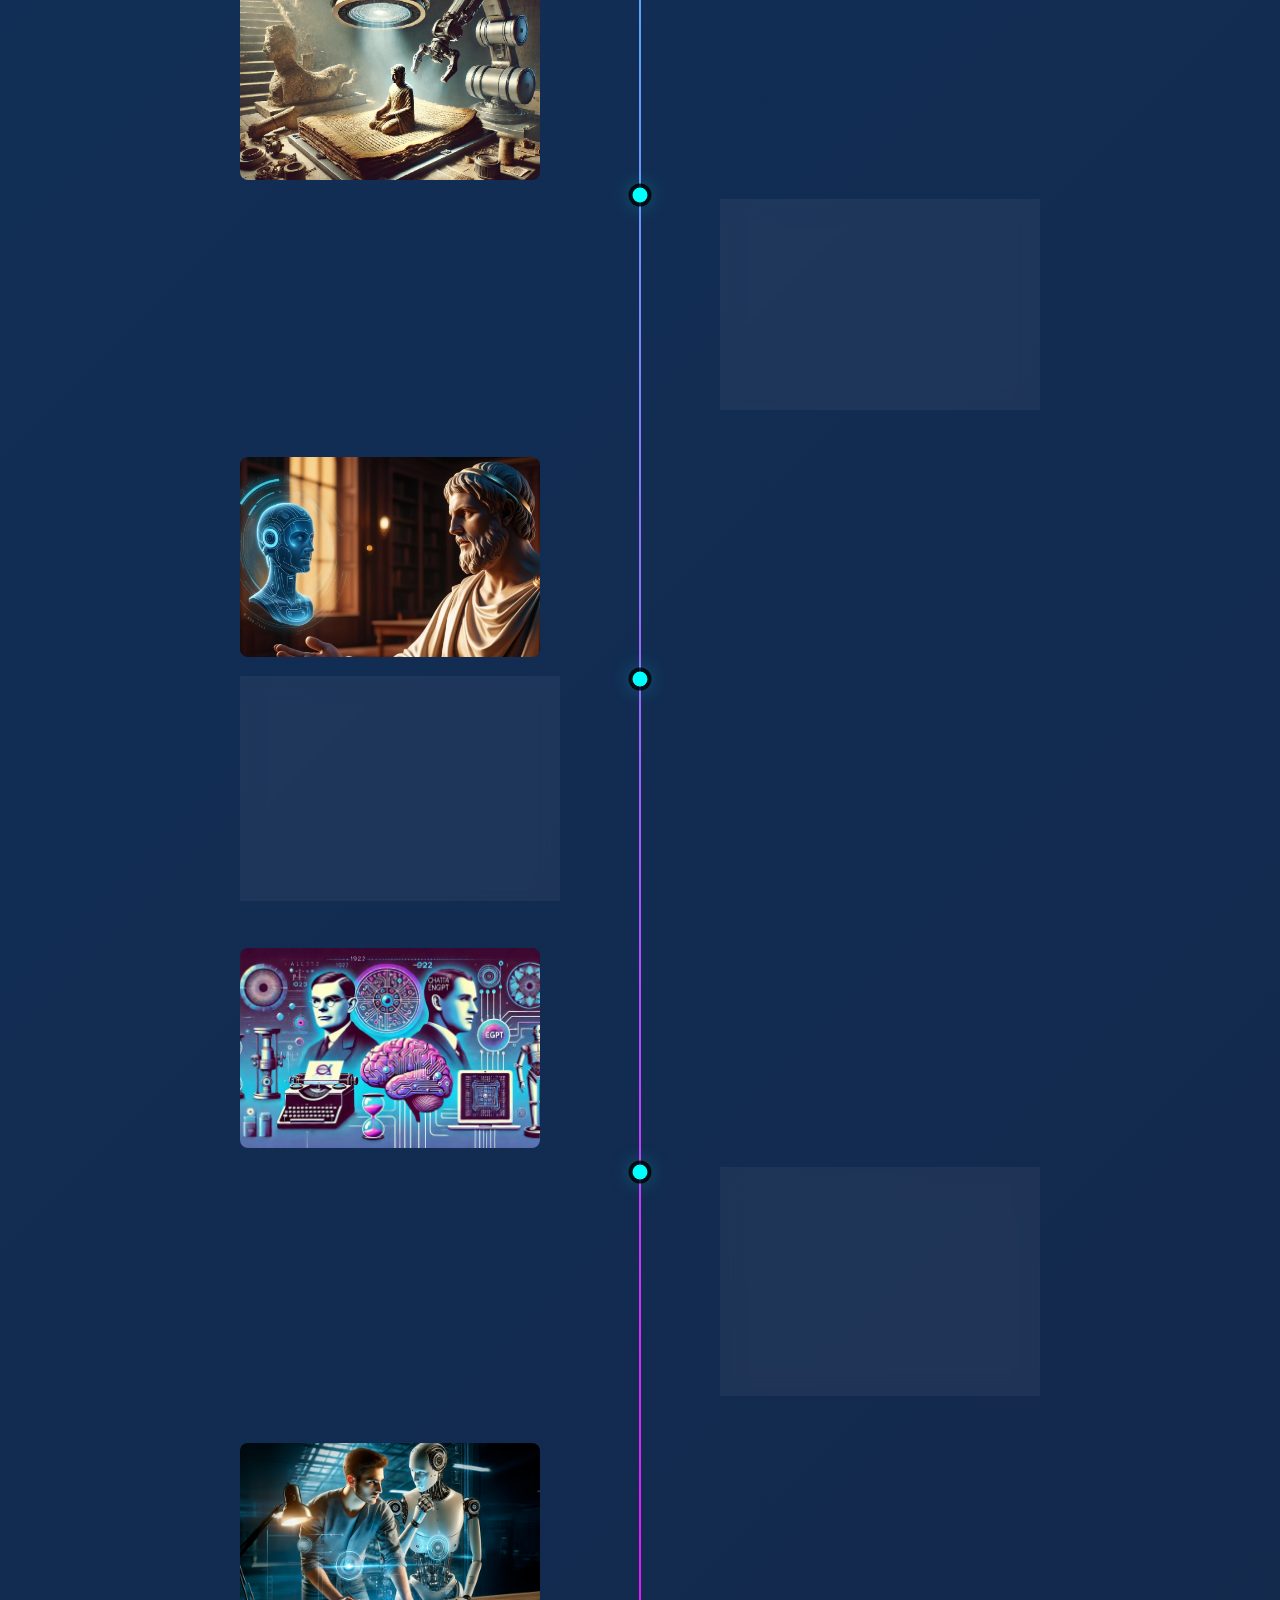
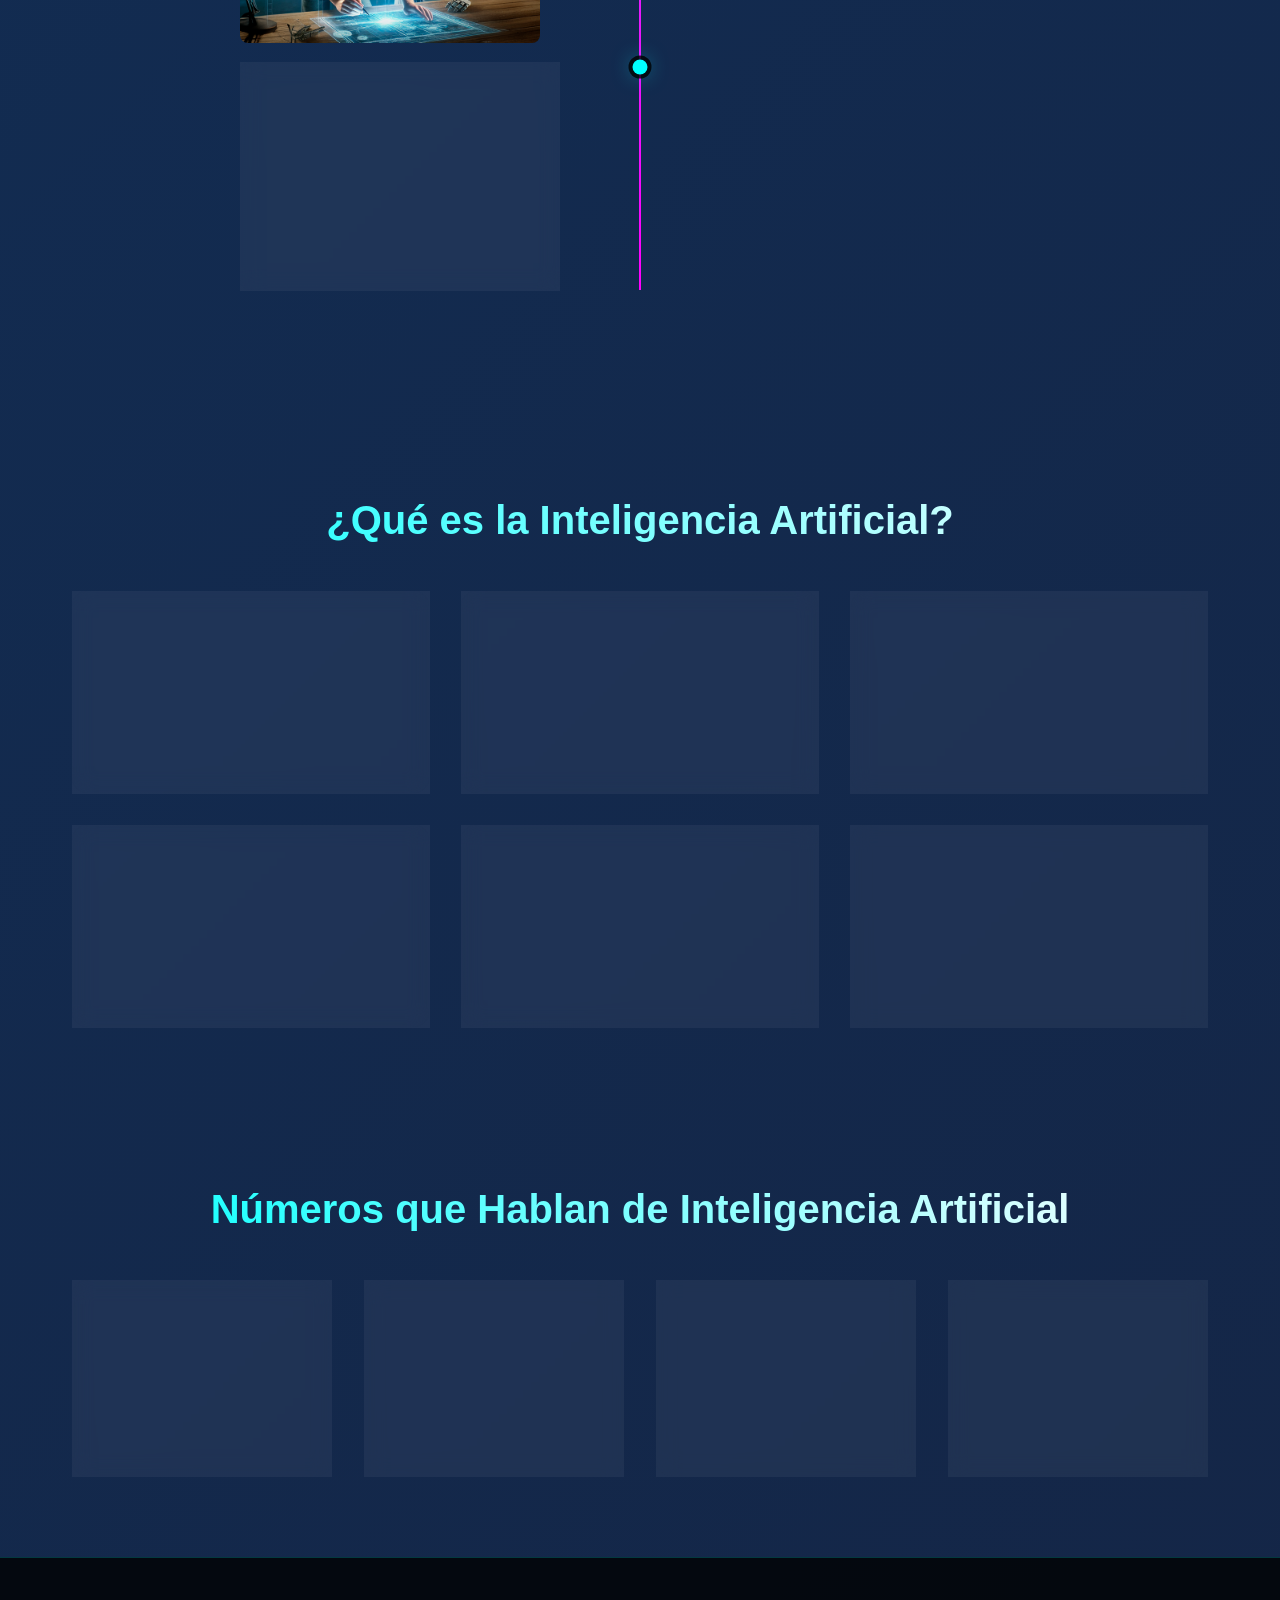
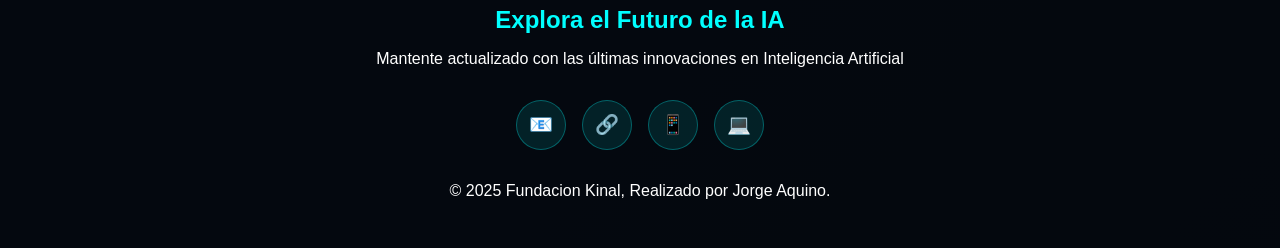
==== commit 50b085e6: "docs: Modificacion de informacion en linea de tiempo" ====
--- a/Pagina/PaginaWeb/Index/index.html
+++ b/Pagina/PaginaWeb/Index/index.html
@@ -100,7 +100,7 @@
                 <img src="../images/SecretosIA.jpg" alt="Conferencia Dartmouth 1956" class="imagen-linea-tiempo">
                 <div class="contenido-linea-tiempo">
                     <h3>La inteligencia artificial nace como ciencia</h3>
-                    <p>En 1956, un grupo de científicos se reunió en una conferencia en Dartmouth, Estados Unidos. Ahí fue donde se usó por primera vez el término "inteligencia artificial", y se propusieron hacer máquinas que puedan razonar y aprender por sí solas.</p>
+                    <p>En 2000, un grupo de científicos se reunió en una conferencia en Dartmouth, Estados Unidos. Ahí fue donde se usó por primera vez el término "inteligencia artificial", y se propusieron hacer máquinas que puedan razonar y aprender por sí solas.</p>
                 </div>
                 <div class="punto-linea-tiempo"></div>
             </div>
